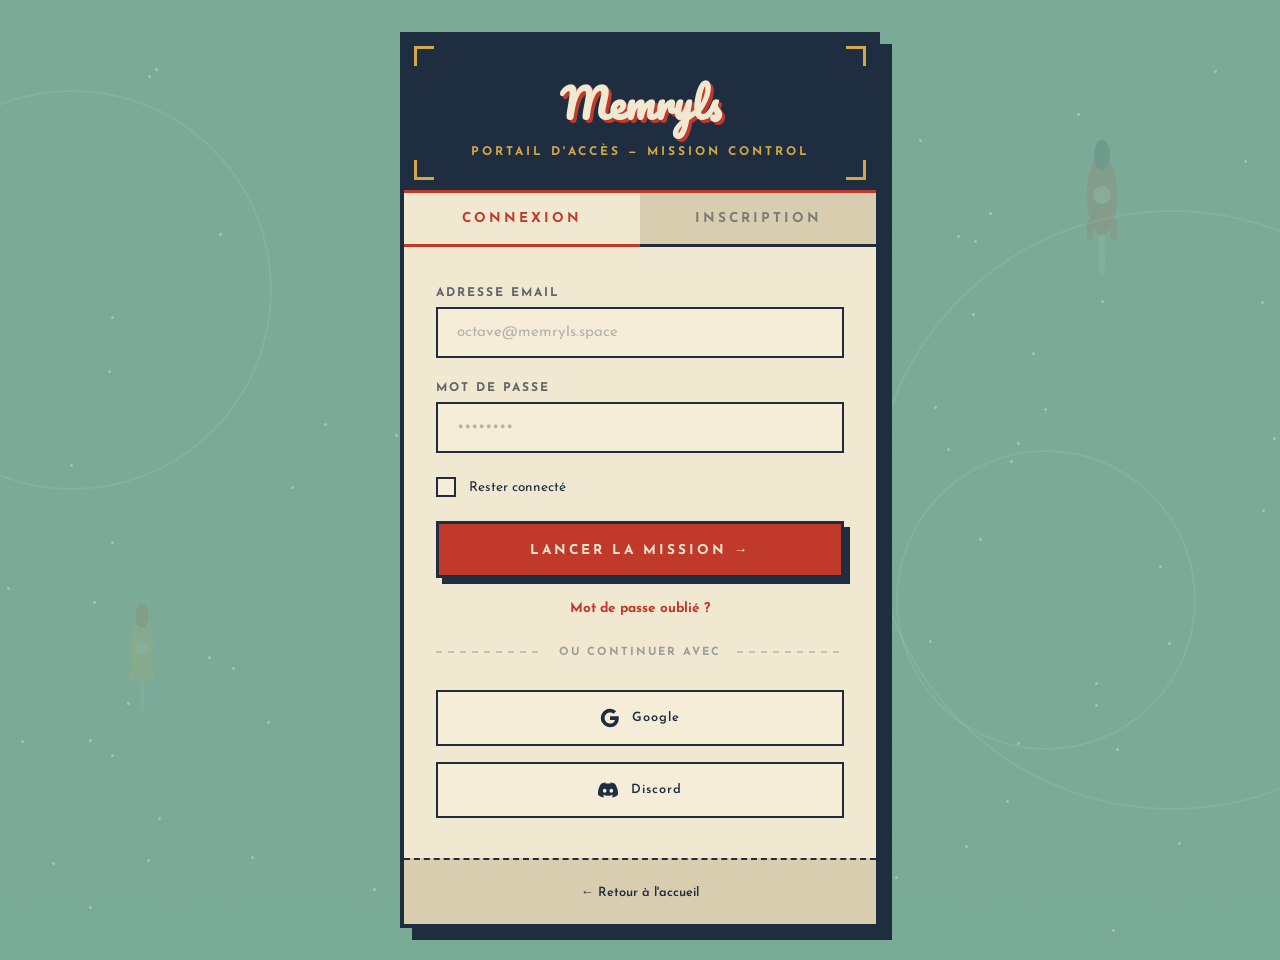
==== connexion.html @ 62af317a "initialize project" ====
<!DOCTYPE html>
<html lang="fr">

<head>
    <meta charset="UTF-8">
    <meta name="viewport" content="width=device-width, initial-scale=1.0">
    <title>Connexion — Memryls</title>
    <link rel="preconnect" href="https://fonts.googleapis.com">
    <link rel="preconnect" href="https://fonts.gstatic.com" crossorigin>
    <link
        href="https://fonts.googleapis.com/css2?family=Pacifico&family=Playfair+Display:ital,wght@0,400;0,700;0,900;1,400;1,700&family=Josefin+Sans:wght@300;400;600;700&display=swap"
        rel="stylesheet">
    <link rel="stylesheet" href="./styles/auth.css">
</head>

<body>
    <div class="bg-circle" style="width:400px;height:400px;top:10%;left:-10%;"></div>
    <div class="bg-circle" style="width:600px;height:600px;bottom:10%;right:-15%;"></div>
    <div class="bg-circle" style="width:300px;height:300px;top:50%;left:70%;"></div>
    <div class="bg-stars" id="bg-stars"></div>

    <svg class="bg-rocket" style="width:100px;top:15%;right:10%;animation:float-drift 6s ease-in-out infinite;"
        viewBox="0 0 100 150" xmlns="http://www.w3.org/2000/svg">
        <ellipse cx="50" cy="60" rx="15" ry="40" fill="#c0392b" />
        <ellipse cx="50" cy="20" rx="8" ry="15" fill="#1e2d40" />
        <rect x="35" y="85" width="6" height="20" rx="2" fill="#c0392b" />
        <rect x="59" y="85" width="6" height="20" rx="2" fill="#c0392b" />
        <ellipse cx="50" cy="60" rx="9" ry="9" fill="#f0e8d0" opacity="0.7" />
        <rect x="47" y="100" width="6" height="40" rx="3" fill="rgba(240,232,208,0.6)" />
    </svg>

    <svg class="bg-rocket" style="width:80px;bottom:20%;left:8%;animation:float-drift 8s ease-in-out infinite 2s;"
        viewBox="0 0 100 150" xmlns="http://www.w3.org/2000/svg">
        <ellipse cx="50" cy="60" rx="15" ry="40" fill="#d4a843" />
        <ellipse cx="50" cy="20" rx="8" ry="15" fill="#c0392b" />
        <rect x="35" y="85" width="6" height="20" rx="2" fill="#d4a843" />
        <rect x="59" y="85" width="6" height="20" rx="2" fill="#d4a843" />
        <ellipse cx="50" cy="60" rx="9" ry="9" fill="#f0e8d0" opacity="0.7" />
        <rect x="47" y="100" width="6" height="40" rx="3" fill="rgba(240,232,208,0.5)" />
    </svg>

    <div class="auth-container">
        <div class="auth-card">
            <div class="auth-header">
                <div class="corner tl"></div>
                <div class="corner tr"></div>
                <div class="corner bl"></div>
                <div class="corner br"></div>
                <h1 class="auth-logo">Memryls</h1>
                <p class="auth-tagline">Portail d'accès — Mission Control</p>
            </div>

            <div class="auth-tabs">
                <button class="auth-tab active" data-tab="login">Connexion</button>
                <button class="auth-tab" data-tab="signup">Inscription</button>
            </div>

            <div class="auth-body">
                <form class="auth-form active" id="login-form">
                    <div class="form-group">
                        <label class="form-label" for="login-email">Adresse Email</label>
                        <input type="email" class="form-input" id="login-email" placeholder="octave@memryls.space"
                            required>
                    </div>

                    <div class="form-group">
                        <label class="form-label" for="login-password">Mot de passe</label>
                        <input type="password" class="form-input" id="login-password" placeholder="••••••••" required>
                    </div>

                    <div class="form-checkbox-group">
                        <input type="checkbox" class="form-checkbox" id="remember-me">
                        <label class="form-checkbox-label" for="remember-me">
                            Rester connecté
                        </label>
                    </div>

                    <button type="submit" class="btn btn-primary">
                        Lancer la mission →
                    </button>

                    <p class="form-link">
                        <a href="#forgot">Mot de passe oublié ?</a>
                    </p>

                    <div class="divider">
                        <div class="divider-line"></div>
                        <span class="divider-text">Ou continuer avec</span>
                        <div class="divider-line"></div>
                    </div>

                    <div class="social-buttons">
                        <button type="button" class="btn-social" id="google-login">
                            <svg viewBox="0 0 24 24" fill="currentColor">
                                <path
                                    d="M22.56 12.25c0-.78-.07-1.53-.2-2.25H12v4.26h5.92c-.26 1.37-1.04 2.53-2.21 3.31v2.77h3.57c2.08-1.92 3.28-4.74 3.28-8.09z" />
                                <path
                                    d="M12 23c2.97 0 5.46-.98 7.28-2.66l-3.57-2.77c-.98.66-2.23 1.06-3.71 1.06-2.86 0-5.29-1.93-6.16-4.53H2.18v2.84C3.99 20.53 7.7 23 12 23z" />
                                <path
                                    d="M5.84 14.09c-.22-.66-.35-1.36-.35-2.09s.13-1.43.35-2.09V7.07H2.18C1.43 8.55 1 10.22 1 12s.43 3.45 1.18 4.93l2.85-2.22.81-.62z" />
                                <path
                                    d="M12 5.38c1.62 0 3.06.56 4.21 1.64l3.15-3.15C17.45 2.09 14.97 1 12 1 7.7 1 3.99 3.47 2.18 7.07l3.66 2.84c.87-2.6 3.3-4.53 6.16-4.53z" />
                            </svg>
                            Google
                        </button>
                        <button type="button" class="btn-social" id="discord-login">
                            <svg viewBox="0 0 24 24" fill="currentColor">
                                <path
                                    d="M20.317 4.492c-1.53-.69-3.17-1.2-4.885-1.49a.075.075 0 0 0-.079.036c-.21.369-.444.85-.608 1.23a18.566 18.566 0 0 0-5.487 0 12.36 12.36 0 0 0-.617-1.23A.077.077 0 0 0 8.562 3c-1.714.29-3.354.8-4.885 1.491a.07.07 0 0 0-.032.027C.533 9.093-.32 13.555.099 17.961a.08.08 0 0 0 .031.055 20.03 20.03 0 0 0 5.993 2.98.078.078 0 0 0 .084-.026c.462-.62.874-1.275 1.226-1.963.021-.04.001-.088-.041-.104a13.201 13.201 0 0 1-1.872-.878.075.075 0 0 1-.008-.125c.126-.093.252-.19.372-.287a.075.075 0 0 1 .078-.01c3.927 1.764 8.18 1.764 12.061 0a.075.075 0 0 1 .079.009c.12.098.245.195.372.288a.075.075 0 0 1-.006.125c-.598.344-1.22.635-1.873.877a.075.075 0 0 0-.041.105c.36.687.772 1.341 1.225 1.962a.077.077 0 0 0 .084.028 19.963 19.963 0 0 0 6.002-2.981.076.076 0 0 0 .032-.054c.5-5.094-.838-9.52-3.549-13.442a.06.06 0 0 0-.031-.028zM8.02 15.278c-1.182 0-2.157-1.069-2.157-2.38 0-1.312.956-2.38 2.157-2.38 1.21 0 2.176 1.077 2.157 2.38 0 1.312-.956 2.38-2.157 2.38zm7.975 0c-1.183 0-2.157-1.069-2.157-2.38 0-1.312.955-2.38 2.157-2.38 1.21 0 2.176 1.077 2.157 2.38 0 1.312-.946 2.38-2.157 2.38z" />
                            </svg>
                            Discord
                        </button>
                    </div>
                </form>

                <form class="auth-form" id="signup-form">
                    <div class="form-group">
                        <label class="form-label" for="signup-username">Nom d'utilisateur</label>
                        <input type="text" class="form-input" id="signup-username" placeholder="Octave_Pilot" required>
                    </div>

                    <div class="form-group">
                        <label class="form-label" for="signup-email">Adresse Email</label>
                        <input type="email" class="form-input" id="signup-email" placeholder="octave@memryls.space"
                            required>
                    </div>

                    <div class="form-group">
                        <label class="form-label" for="signup-password">Mot de passe</label>
                        <input type="password" class="form-input" id="signup-password" placeholder="••••••••" required>
                        <div class="password-strength" id="password-strength">
                            <div class="password-strength-bar"></div>
                        </div>
                    </div>

                    <div class="form-group">
                        <label class="form-label" for="signup-password-confirm">Confirmer le mot de passe</label>
                        <input type="password" class="form-input" id="signup-password-confirm" placeholder="••••••••"
                            required>
                    </div>

                    <div class="form-checkbox-group">
                        <input type="checkbox" class="form-checkbox" id="accept-terms" required>
                        <label class="form-checkbox-label" for="accept-terms">
                            J'accepte les <a href="#terms" style="color: var(--rust); font-weight: 700;">conditions
                                d'utilisation</a>
                        </label>
                    </div>

                    <button type="submit" class="btn btn-primary">
                        Rejoindre la mission →
                    </button>

                    <div class="divider">
                        <div class="divider-line"></div>
                        <span class="divider-text">Ou s'inscrire avec</span>
                        <div class="divider-line"></div>
                    </div>

                    <div class="social-buttons">
                        <button type="button" class="btn-social" id="google-signup">
                            <svg viewBox="0 0 24 24" fill="currentColor">
                                <path
                                    d="M22.56 12.25c0-.78-.07-1.53-.2-2.25H12v4.26h5.92c-.26 1.37-1.04 2.53-2.21 3.31v2.77h3.57c2.08-1.92 3.28-4.74 3.28-8.09z" />
                                <path
                                    d="M12 23c2.97 0 5.46-.98 7.28-2.66l-3.57-2.77c-.98.66-2.23 1.06-3.71 1.06-2.86 0-5.29-1.93-6.16-4.53H2.18v2.84C3.99 20.53 7.7 23 12 23z" />
                                <path
                                    d="M5.84 14.09c-.22-.66-.35-1.36-.35-2.09s.13-1.43.35-2.09V7.07H2.18C1.43 8.55 1 10.22 1 12s.43 3.45 1.18 4.93l2.85-2.22.81-.62z" />
                                <path
                                    d="M12 5.38c1.62 0 3.06.56 4.21 1.64l3.15-3.15C17.45 2.09 14.97 1 12 1 7.7 1 3.99 3.47 2.18 7.07l3.66 2.84c.87-2.6 3.3-4.53 6.16-4.53z" />
                            </svg>
                            Google
                        </button>
                        <button type="button" class="btn-social" id="discord-signup">
                            <svg viewBox="0 0 24 24" fill="currentColor">
                                <path
                                    d="M20.317 4.492c-1.53-.69-3.17-1.2-4.885-1.49a.075.075 0 0 0-.079.036c-.21.369-.444.85-.608 1.23a18.566 18.566 0 0 0-5.487 0 12.36 12.36 0 0 0-.617-1.23A.077.077 0 0 0 8.562 3c-1.714.29-3.354.8-4.885 1.491a.07.07 0 0 0-.032.027C.533 9.093-.32 13.555.099 17.961a.08.08 0 0 0 .031.055 20.03 20.03 0 0 0 5.993 2.98.078.078 0 0 0 .084-.026c.462-.62.874-1.275 1.226-1.963.021-.04.001-.088-.041-.104a13.201 13.201 0 0 1-1.872-.878.075.075 0 0 1-.008-.125c.126-.093.252-.19.372-.287a.075.075 0 0 1 .078-.01c3.927 1.764 8.18 1.764 12.061 0a.075.075 0 0 1 .079.009c.12.098.245.195.372.288a.075.075 0 0 1-.006.125c-.598.344-1.22.635-1.873.877a.075.075 0 0 0-.041.105c.36.687.772 1.341 1.225 1.962a.077.077 0 0 0 .084.028 19.963 19.963 0 0 0 6.002-2.981.076.076 0 0 0 .032-.054c.5-5.094-.838-9.52-3.549-13.442a.06.06 0 0 0-.031-.028zM8.02 15.278c-1.182 0-2.157-1.069-2.157-2.38 0-1.312.956-2.38 2.157-2.38 1.21 0 2.176 1.077 2.157 2.38 0 1.312-.956 2.38-2.157 2.38zm7.975 0c-1.183 0-2.157-1.069-2.157-2.38 0-1.312.955-2.38 2.157-2.38 1.21 0 2.176 1.077 2.157 2.38 0 1.312-.946 2.38-2.157 2.38z" />
                            </svg>
                            Discord
                        </button>
                    </div>
                </form>
            </div>

            <div class="auth-footer">
                <a href="/" class="auth-footer-link">
                    ← Retour à l'accueil
                </a>
            </div>
        </div>
    </div>
    <script src="./scripts/auth.js"></script>
</body>

</html>
---- styles/auth.css ----
:root {
    --sage: #7aab97;
    --sage-dark: #5a8a78;
    --sage-light: #a8c9bc;
    --cream: #f0e8d0;
    --cream-dark: #d9cdb0;
    --navy: #1e2d40;
    --navy-light: #2e4560;
    --rust: #c0392b;
    --rust-light: #e05040;
    --gold: #d4a843;
    --gold-light: #e8c060;
    --parchment: #f5edd8;
    --ink: #1e2d40;
}

* {
    margin: 0;
    padding: 0;
    box-sizing: border-box;
}

html {
    scroll-behavior: smooth;
}

body {
    font-family: 'Josefin Sans', sans-serif;
    background: var(--sage);
    color: var(--navy);
    overflow-x: hidden;
    min-height: 100vh;
    display: flex;
    align-items: center;
    justify-content: center;
    position: relative;
}

/* Grain texture overlay */
body::before {
    content: '';
    position: fixed;
    inset: 0;
    z-index: 1;
    pointer-events: none;
    opacity: 0.04;
    background-image: url("data:image/svg+xml,%3Csvg viewBox='0 0 200 200' xmlns='http://www.w3.org/2000/svg'%3E%3Cfilter id='n'%3E%3CfeTurbulence type='fractalNoise' baseFrequency='0.65' numOctaves='3' stitchTiles='stitch'/%3E%3C/filter%3E%3Crect width='100%25' height='100%25' filter='url(%23n)'/%3E%3C/svg%3E");
    background-size: 200px;
}

.bg-circle {
    position: fixed;
    border-radius: 50%;
    border: 2px solid rgba(255, 255, 255, 0.08);
    pointer-events: none;
    z-index: 2;
}

.bg-stars {
    position: fixed;
    width: 100%;
    height: 100%;
    z-index: 2;
    pointer-events: none;
}

.dot {
    position: absolute;
    width: 3px;
    height: 3px;
    background: var(--cream);
    border-radius: 50%;
    opacity: 0.4;
}

/* Floating rockets */
.bg-rocket {
    position: fixed;
    pointer-events: none;
    opacity: 0.12;
    z-index: 2;
}

@keyframes float-drift {

    0%,
    100% {
        transform: translateY(0) rotate(0deg);
    }

    50% {
        transform: translateY(-20px) rotate(3deg);
    }
}

/* ============ CONTAINER ============ */
.auth-container {
    position: relative;
    z-index: 10;
    width: 100%;
    max-width: 480px;
    margin: 2rem;
}

.auth-card {
    background: var(--cream);
    border: 4px solid var(--navy);
    box-shadow: 12px 12px 0 var(--navy);
    position: relative;
    overflow: hidden;
}

/* Header bar */
.auth-header {
    background: var(--navy);
    padding: 2rem;
    text-align: center;
    border-bottom: 3px solid var(--rust);
    position: relative;
}

.auth-logo {
    font-family: 'Pacifico', cursive;
    font-size: 2.5rem;
    color: var(--cream);
    text-shadow: 3px 3px 0 var(--rust);
    margin-bottom: 0.5rem;
}

.auth-tagline {
    font-size: 0.75rem;
    font-weight: 700;
    letter-spacing: 3px;
    text-transform: uppercase;
    color: var(--gold);
}

/* Decorative corners */
.corner {
    position: absolute;
    width: 20px;
    height: 20px;
    border-color: var(--gold);
    border-style: solid;
}

.corner.tl {
    top: 10px;
    left: 10px;
    border-width: 3px 0 0 3px;
}

.corner.tr {
    top: 10px;
    right: 10px;
    border-width: 3px 3px 0 0;
}

.corner.bl {
    bottom: 10px;
    left: 10px;
    border-width: 0 0 3px 3px;
}

.corner.br {
    bottom: 10px;
    right: 10px;
    border-width: 0 3px 3px 0;
}

/* Tabs */
.auth-tabs {
    display: flex;
    background: var(--cream-dark);
    border-bottom: 3px solid var(--navy);
}

.auth-tab {
    flex: 1;
    padding: 1.2rem;
    font-family: 'Josefin Sans', sans-serif;
    font-size: 0.85rem;
    font-weight: 700;
    letter-spacing: 3px;
    text-transform: uppercase;
    text-align: center;
    background: transparent;
    border: none;
    color: var(--navy);
    opacity: 0.5;
    cursor: pointer;
    transition: all 0.2s;
    position: relative;
}

.auth-tab:hover {
    opacity: 0.8;
}

.auth-tab.active {
    background: var(--cream);
    opacity: 1;
    color: var(--rust);
}

.auth-tab.active::after {
    content: '';
    position: absolute;
    bottom: -3px;
    left: 0;
    right: 0;
    height: 3px;
    background: var(--rust);
}

/* Body */
.auth-body {
    padding: 2.5rem 2rem;
}

.auth-form {
    display: none;
}

.auth-form.active {
    display: block;
    animation: fadeIn 0.4s ease-out;
}

@keyframes fadeIn {
    from {
        opacity: 0;
        transform: translateY(10px);
    }

    to {
        opacity: 1;
        transform: translateY(0);
    }
}

/* Form elements */
.form-group {
    margin-bottom: 1.5rem;
}

.form-label {
    display: block;
    font-size: 0.75rem;
    font-weight: 700;
    letter-spacing: 2px;
    text-transform: uppercase;
    color: var(--navy);
    margin-bottom: 0.5rem;
    opacity: 0.7;
}

.form-input {
    width: 100%;
    padding: 1rem 1.2rem;
    font-family: 'Josefin Sans', sans-serif;
    font-size: 0.95rem;
    background: var(--parchment);
    border: 2px solid var(--navy);
    color: var(--navy);
    transition: all 0.2s;
}

.form-input:focus {
    outline: none;
    border-color: var(--rust);
    box-shadow: 4px 4px 0 rgba(192, 57, 43, 0.2);
    transform: translate(-2px, -2px);
}

.form-input::placeholder {
    color: var(--navy);
    opacity: 0.3;
}

/* Checkbox */
.form-checkbox-group {
    display: flex;
    align-items: center;
    gap: 0.8rem;
    margin-bottom: 1.5rem;
}

.form-checkbox {
    width: 20px;
    height: 20px;
    border: 2px solid var(--navy);
    background: var(--parchment);
    cursor: pointer;
    appearance: none;
    position: relative;
    transition: all 0.2s;
}

.form-checkbox:checked {
    background: var(--rust);
    border-color: var(--rust);
}

.form-checkbox:checked::after {
    content: '✓';
    position: absolute;
    top: 50%;
    left: 50%;
    transform: translate(-50%, -50%);
    color: var(--cream);
    font-weight: bold;
    font-size: 14px;
}

.form-checkbox-label {
    font-size: 0.85rem;
    color: var(--navy);
    cursor: pointer;
    user-select: none;
}

/* Button */
.btn {
    width: 100%;
    padding: 1.1rem 2rem;
    font-family: 'Josefin Sans', sans-serif;
    font-size: 0.85rem;
    font-weight: 700;
    letter-spacing: 3px;
    text-transform: uppercase;
    border: none;
    cursor: pointer;
    transition: all 0.2s;
    position: relative;
    overflow: hidden;
}

.btn-primary {
    background: var(--rust);
    color: var(--cream);
    border: 3px solid var(--navy);
    box-shadow: 6px 6px 0 var(--navy);
}

.btn-primary:hover {
    transform: translate(-2px, -2px);
    box-shadow: 8px 8px 0 var(--navy);
}

.btn-primary:active {
    transform: translate(2px, 2px);
    box-shadow: 3px 3px 0 var(--navy);
}

.btn-secondary {
    background: transparent;
    color: var(--navy);
    border: 3px solid var(--navy);
    box-shadow: 6px 6px 0 rgba(30, 45, 64, 0.2);
}

.btn-secondary:hover {
    background: var(--navy);
    color: var(--cream);
    transform: translate(-2px, -2px);
    box-shadow: 8px 8px 0 rgba(30, 45, 64, 0.2);
}

/* Divider */
.divider {
    display: flex;
    align-items: center;
    gap: 1rem;
    margin: 2rem 0;
}

.divider-line {
    flex: 1;
    height: 2px;
    background: repeating-linear-gradient(90deg,
            var(--navy) 0, var(--navy) 6px,
            transparent 6px, transparent 12px);
    opacity: 0.2;
}

.divider-text {
    font-size: 0.7rem;
    font-weight: 700;
    letter-spacing: 2px;
    text-transform: uppercase;
    color: var(--navy);
    opacity: 0.4;
}

/* Social buttons */
.social-buttons {
    display: flex;
    flex-direction: column;
    gap: 1rem;
}

.btn-social {
    display: flex;
    align-items: center;
    justify-content: center;
    gap: 0.8rem;
    padding: 1rem;
    font-family: 'Josefin Sans', sans-serif;
    font-size: 0.8rem;
    font-weight: 600;
    letter-spacing: 1px;
    background: var(--parchment);
    color: var(--navy);
    border: 2px solid var(--navy);
    cursor: pointer;
    transition: all 0.2s;
}

.btn-social:hover {
    background: var(--navy);
    color: var(--cream);
    transform: translate(-2px, -2px);
    box-shadow: 4px 4px 0 rgba(30, 45, 64, 0.2);
}

.btn-social svg {
    width: 20px;
    height: 20px;
}

/* Links */
.form-link {
    display: block;
    text-align: center;
    margin-top: 1.5rem;
    font-size: 0.85rem;
    color: var(--navy);
}

.form-link a {
    color: var(--rust);
    text-decoration: none;
    font-weight: 700;
    border-bottom: 2px solid transparent;
    transition: border-color 0.2s;
}

.form-link a:hover {
    border-bottom-color: var(--rust);
}

/* Footer */
.auth-footer {
    padding: 1.5rem 2rem;
    background: var(--cream-dark);
    border-top: 2px dashed var(--navy);
    text-align: center;
}

.auth-footer-link {
    font-size: 0.8rem;
    color: var(--navy);
    text-decoration: none;
    font-weight: 600;
    transition: color 0.2s;
    display: inline-flex;
    align-items: center;
    gap: 0.5rem;
}

.auth-footer-link:hover {
    color: var(--rust);
}

/* Alert messages */
.alert {
    padding: 1rem 1.2rem;
    margin-bottom: 1.5rem;
    border: 2px solid;
    font-size: 0.85rem;
    line-height: 1.6;
}

.alert-success {
    background: rgba(122, 171, 151, 0.15);
    border-color: var(--sage);
    color: var(--sage-dark);
}

.alert-error {
    background: rgba(192, 57, 43, 0.15);
    border-color: var(--rust);
    color: var(--rust);
}

/* Password strength */
.password-strength {
    margin-top: 0.5rem;
    height: 4px;
    background: var(--cream-dark);
    border-radius: 2px;
    overflow: hidden;
    display: none;
}

.password-strength.show {
    display: block;
}

.password-strength-bar {
    height: 100%;
    background: var(--rust);
    width: 0%;
    transition: width 0.3s, background 0.3s;
}

.password-strength-bar.weak {
    width: 33%;
    background: var(--rust);
}

.password-strength-bar.medium {
    width: 66%;
    background: var(--gold);
}

.password-strength-bar.strong {
    width: 100%;
    background: var(--sage);
}

/* Responsive */
@media (max-width: 640px) {
    .auth-container {
        margin: 1rem;
    }

    .auth-body {
        padding: 2rem 1.5rem;
    }

    .auth-card {
        box-shadow: 8px 8px 0 var(--navy);
    }
}

/* Loading state */
.btn.loading {
    pointer-events: none;
    opacity: 0.6;
}

.btn.loading::after {
    content: '';
    position: absolute;
    width: 16px;
    height: 16px;
    top: 50%;
    left: 50%;
    margin-left: -8px;
    margin-top: -8px;
    border: 2px solid transparent;
    border-top-color: currentColor;
    border-radius: 50%;
    animation: spin 0.6s linear infinite;
}

@keyframes spin {
    to {
        transform: rotate(360deg);
    }
}
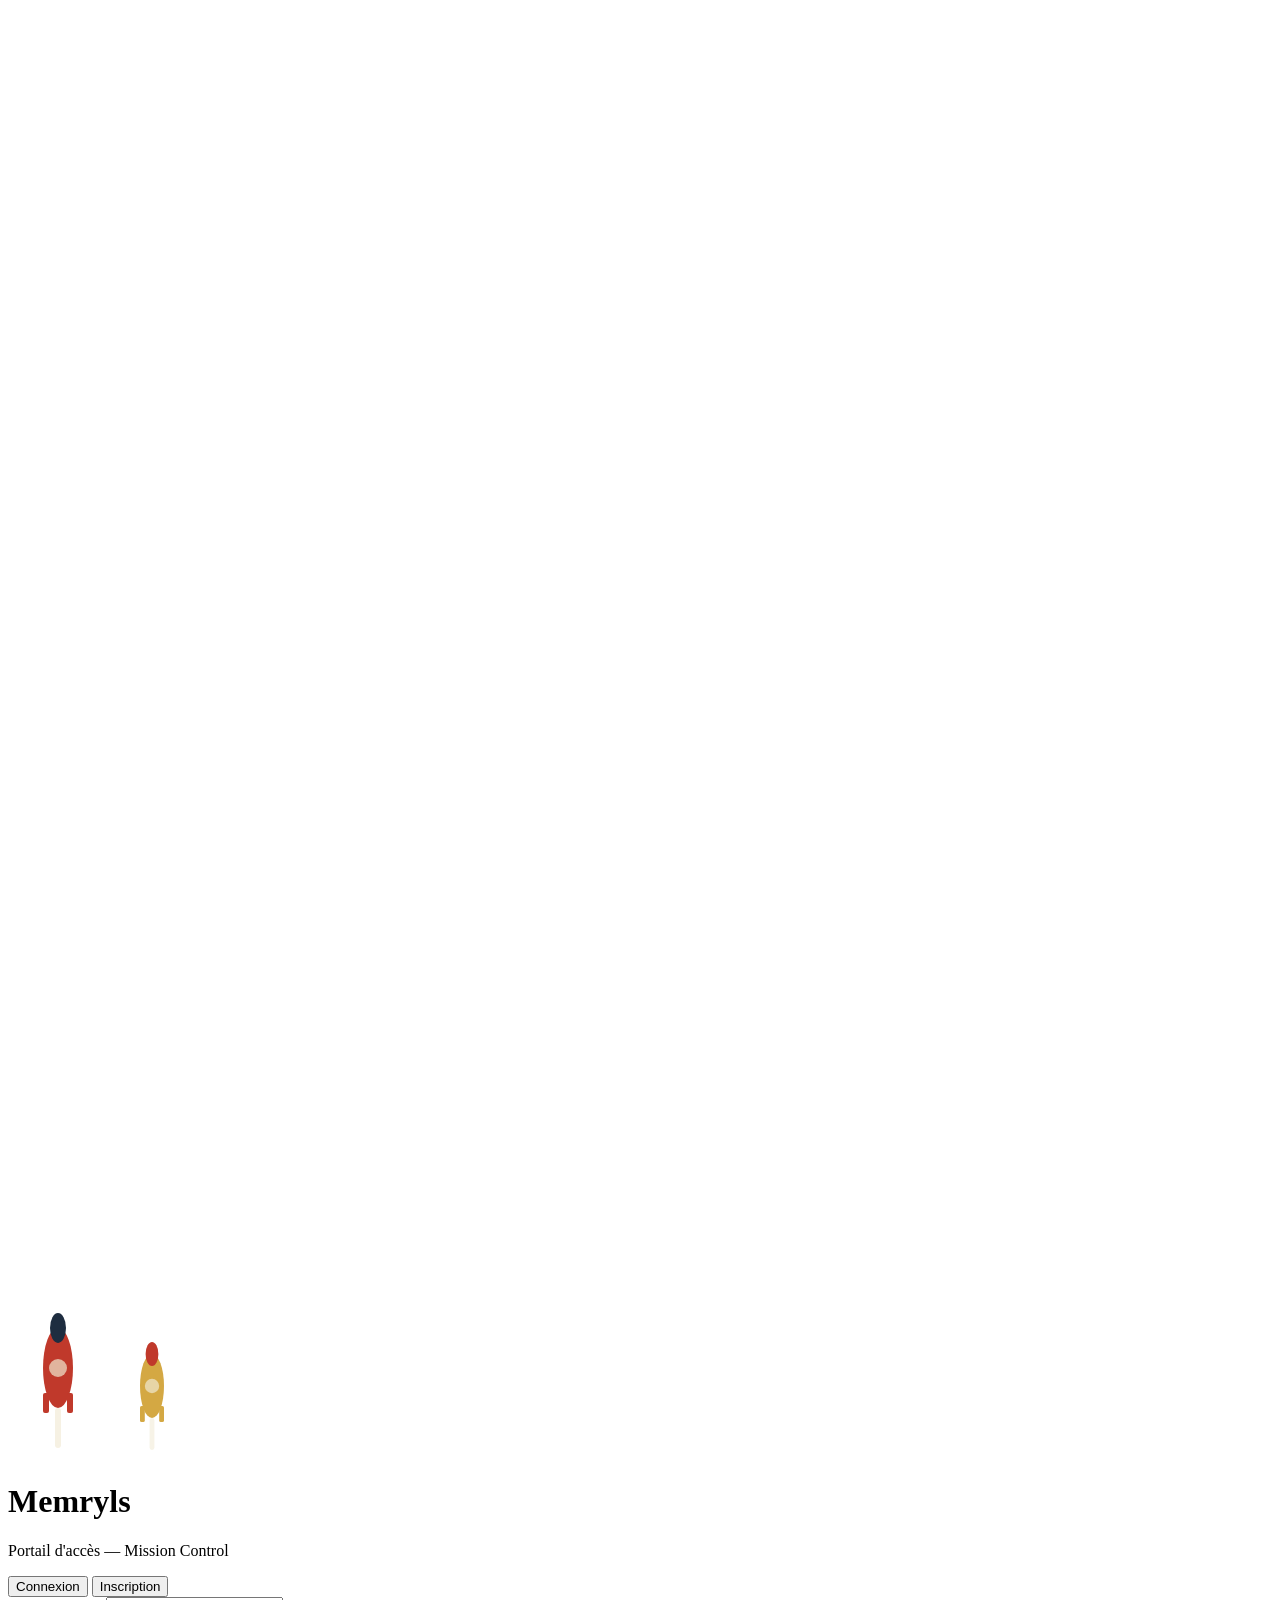
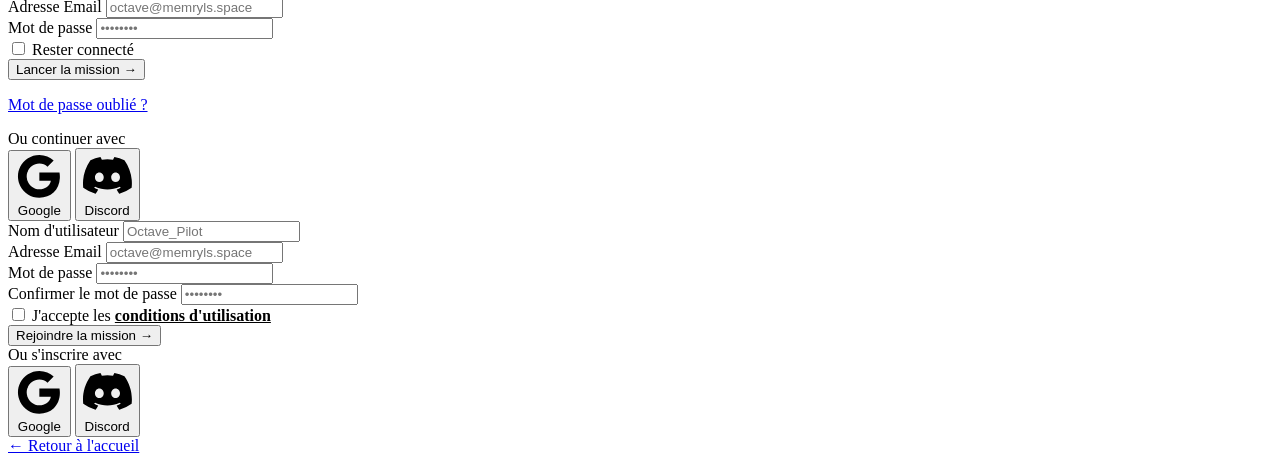
==== commit 920ced07: "config : base root url added" ====
--- a/connexion.html
+++ b/connexion.html
@@ -1,195 +1,292 @@
-<!DOCTYPE html>
+<!doctype html>
 <html lang="fr">
-
-<head>
-    <meta charset="UTF-8">
-    <meta name="viewport" content="width=device-width, initial-scale=1.0">
+  <head>
+    <meta charset="UTF-8" />
+    <meta name="viewport" content="width=device-width, initial-scale=1.0" />
     <title>Connexion — Memryls</title>
-    <link rel="preconnect" href="https://fonts.googleapis.com">
-    <link rel="preconnect" href="https://fonts.gstatic.com" crossorigin>
+    <base href="/landing-template/" />
+    <link rel="preconnect" href="https://fonts.googleapis.com" />
+    <link rel="preconnect" href="https://fonts.gstatic.com" crossorigin />
     <link
-        href="https://fonts.googleapis.com/css2?family=Pacifico&family=Playfair+Display:ital,wght@0,400;0,700;0,900;1,400;1,700&family=Josefin+Sans:wght@300;400;600;700&display=swap"
-        rel="stylesheet">
-    <link rel="stylesheet" href="./styles/auth.css">
-</head>
-
-<body>
-    <div class="bg-circle" style="width:400px;height:400px;top:10%;left:-10%;"></div>
-    <div class="bg-circle" style="width:600px;height:600px;bottom:10%;right:-15%;"></div>
-    <div class="bg-circle" style="width:300px;height:300px;top:50%;left:70%;"></div>
+      href="https://fonts.googleapis.com/css2?family=Pacifico&family=Playfair+Display:ital,wght@0,400;0,700;0,900;1,400;1,700&family=Josefin+Sans:wght@300;400;600;700&display=swap"
+      rel="stylesheet"
+    />
+    <link rel="stylesheet" href="./styles/auth.css" />
+  </head>
+
+  <body>
+    <div
+      class="bg-circle"
+      style="width: 400px; height: 400px; top: 10%; left: -10%"
+    ></div>
+    <div
+      class="bg-circle"
+      style="width: 600px; height: 600px; bottom: 10%; right: -15%"
+    ></div>
+    <div
+      class="bg-circle"
+      style="width: 300px; height: 300px; top: 50%; left: 70%"
+    ></div>
     <div class="bg-stars" id="bg-stars"></div>
 
-    <svg class="bg-rocket" style="width:100px;top:15%;right:10%;animation:float-drift 6s ease-in-out infinite;"
-        viewBox="0 0 100 150" xmlns="http://www.w3.org/2000/svg">
-        <ellipse cx="50" cy="60" rx="15" ry="40" fill="#c0392b" />
-        <ellipse cx="50" cy="20" rx="8" ry="15" fill="#1e2d40" />
-        <rect x="35" y="85" width="6" height="20" rx="2" fill="#c0392b" />
-        <rect x="59" y="85" width="6" height="20" rx="2" fill="#c0392b" />
-        <ellipse cx="50" cy="60" rx="9" ry="9" fill="#f0e8d0" opacity="0.7" />
-        <rect x="47" y="100" width="6" height="40" rx="3" fill="rgba(240,232,208,0.6)" />
+    <svg
+      class="bg-rocket"
+      style="
+        width: 100px;
+        top: 15%;
+        right: 10%;
+        animation: float-drift 6s ease-in-out infinite;
+      "
+      viewBox="0 0 100 150"
+      xmlns="http://www.w3.org/2000/svg"
+    >
+      <ellipse cx="50" cy="60" rx="15" ry="40" fill="#c0392b" />
+      <ellipse cx="50" cy="20" rx="8" ry="15" fill="#1e2d40" />
+      <rect x="35" y="85" width="6" height="20" rx="2" fill="#c0392b" />
+      <rect x="59" y="85" width="6" height="20" rx="2" fill="#c0392b" />
+      <ellipse cx="50" cy="60" rx="9" ry="9" fill="#f0e8d0" opacity="0.7" />
+      <rect
+        x="47"
+        y="100"
+        width="6"
+        height="40"
+        rx="3"
+        fill="rgba(240,232,208,0.6)"
+      />
     </svg>
 
-    <svg class="bg-rocket" style="width:80px;bottom:20%;left:8%;animation:float-drift 8s ease-in-out infinite 2s;"
-        viewBox="0 0 100 150" xmlns="http://www.w3.org/2000/svg">
-        <ellipse cx="50" cy="60" rx="15" ry="40" fill="#d4a843" />
-        <ellipse cx="50" cy="20" rx="8" ry="15" fill="#c0392b" />
-        <rect x="35" y="85" width="6" height="20" rx="2" fill="#d4a843" />
-        <rect x="59" y="85" width="6" height="20" rx="2" fill="#d4a843" />
-        <ellipse cx="50" cy="60" rx="9" ry="9" fill="#f0e8d0" opacity="0.7" />
-        <rect x="47" y="100" width="6" height="40" rx="3" fill="rgba(240,232,208,0.5)" />
+    <svg
+      class="bg-rocket"
+      style="
+        width: 80px;
+        bottom: 20%;
+        left: 8%;
+        animation: float-drift 8s ease-in-out infinite 2s;
+      "
+      viewBox="0 0 100 150"
+      xmlns="http://www.w3.org/2000/svg"
+    >
+      <ellipse cx="50" cy="60" rx="15" ry="40" fill="#d4a843" />
+      <ellipse cx="50" cy="20" rx="8" ry="15" fill="#c0392b" />
+      <rect x="35" y="85" width="6" height="20" rx="2" fill="#d4a843" />
+      <rect x="59" y="85" width="6" height="20" rx="2" fill="#d4a843" />
+      <ellipse cx="50" cy="60" rx="9" ry="9" fill="#f0e8d0" opacity="0.7" />
+      <rect
+        x="47"
+        y="100"
+        width="6"
+        height="40"
+        rx="3"
+        fill="rgba(240,232,208,0.5)"
+      />
     </svg>
 
     <div class="auth-container">
-        <div class="auth-card">
-            <div class="auth-header">
-                <div class="corner tl"></div>
-                <div class="corner tr"></div>
-                <div class="corner bl"></div>
-                <div class="corner br"></div>
-                <h1 class="auth-logo">Memryls</h1>
-                <p class="auth-tagline">Portail d'accès — Mission Control</p>
-            </div>
-
-            <div class="auth-tabs">
-                <button class="auth-tab active" data-tab="login">Connexion</button>
-                <button class="auth-tab" data-tab="signup">Inscription</button>
-            </div>
-
-            <div class="auth-body">
-                <form class="auth-form active" id="login-form">
-                    <div class="form-group">
-                        <label class="form-label" for="login-email">Adresse Email</label>
-                        <input type="email" class="form-input" id="login-email" placeholder="octave@memryls.space"
-                            required>
-                    </div>
-
-                    <div class="form-group">
-                        <label class="form-label" for="login-password">Mot de passe</label>
-                        <input type="password" class="form-input" id="login-password" placeholder="••••••••" required>
-                    </div>
-
-                    <div class="form-checkbox-group">
-                        <input type="checkbox" class="form-checkbox" id="remember-me">
-                        <label class="form-checkbox-label" for="remember-me">
-                            Rester connecté
-                        </label>
-                    </div>
-
-                    <button type="submit" class="btn btn-primary">
-                        Lancer la mission →
-                    </button>
-
-                    <p class="form-link">
-                        <a href="#forgot">Mot de passe oublié ?</a>
-                    </p>
-
-                    <div class="divider">
-                        <div class="divider-line"></div>
-                        <span class="divider-text">Ou continuer avec</span>
-                        <div class="divider-line"></div>
-                    </div>
-
-                    <div class="social-buttons">
-                        <button type="button" class="btn-social" id="google-login">
-                            <svg viewBox="0 0 24 24" fill="currentColor">
-                                <path
-                                    d="M22.56 12.25c0-.78-.07-1.53-.2-2.25H12v4.26h5.92c-.26 1.37-1.04 2.53-2.21 3.31v2.77h3.57c2.08-1.92 3.28-4.74 3.28-8.09z" />
-                                <path
-                                    d="M12 23c2.97 0 5.46-.98 7.28-2.66l-3.57-2.77c-.98.66-2.23 1.06-3.71 1.06-2.86 0-5.29-1.93-6.16-4.53H2.18v2.84C3.99 20.53 7.7 23 12 23z" />
-                                <path
-                                    d="M5.84 14.09c-.22-.66-.35-1.36-.35-2.09s.13-1.43.35-2.09V7.07H2.18C1.43 8.55 1 10.22 1 12s.43 3.45 1.18 4.93l2.85-2.22.81-.62z" />
-                                <path
-                                    d="M12 5.38c1.62 0 3.06.56 4.21 1.64l3.15-3.15C17.45 2.09 14.97 1 12 1 7.7 1 3.99 3.47 2.18 7.07l3.66 2.84c.87-2.6 3.3-4.53 6.16-4.53z" />
-                            </svg>
-                            Google
-                        </button>
-                        <button type="button" class="btn-social" id="discord-login">
-                            <svg viewBox="0 0 24 24" fill="currentColor">
-                                <path
-                                    d="M20.317 4.492c-1.53-.69-3.17-1.2-4.885-1.49a.075.075 0 0 0-.079.036c-.21.369-.444.85-.608 1.23a18.566 18.566 0 0 0-5.487 0 12.36 12.36 0 0 0-.617-1.23A.077.077 0 0 0 8.562 3c-1.714.29-3.354.8-4.885 1.491a.07.07 0 0 0-.032.027C.533 9.093-.32 13.555.099 17.961a.08.08 0 0 0 .031.055 20.03 20.03 0 0 0 5.993 2.98.078.078 0 0 0 .084-.026c.462-.62.874-1.275 1.226-1.963.021-.04.001-.088-.041-.104a13.201 13.201 0 0 1-1.872-.878.075.075 0 0 1-.008-.125c.126-.093.252-.19.372-.287a.075.075 0 0 1 .078-.01c3.927 1.764 8.18 1.764 12.061 0a.075.075 0 0 1 .079.009c.12.098.245.195.372.288a.075.075 0 0 1-.006.125c-.598.344-1.22.635-1.873.877a.075.075 0 0 0-.041.105c.36.687.772 1.341 1.225 1.962a.077.077 0 0 0 .084.028 19.963 19.963 0 0 0 6.002-2.981.076.076 0 0 0 .032-.054c.5-5.094-.838-9.52-3.549-13.442a.06.06 0 0 0-.031-.028zM8.02 15.278c-1.182 0-2.157-1.069-2.157-2.38 0-1.312.956-2.38 2.157-2.38 1.21 0 2.176 1.077 2.157 2.38 0 1.312-.956 2.38-2.157 2.38zm7.975 0c-1.183 0-2.157-1.069-2.157-2.38 0-1.312.955-2.38 2.157-2.38 1.21 0 2.176 1.077 2.157 2.38 0 1.312-.946 2.38-2.157 2.38z" />
-                            </svg>
-                            Discord
-                        </button>
-                    </div>
-                </form>
-
-                <form class="auth-form" id="signup-form">
-                    <div class="form-group">
-                        <label class="form-label" for="signup-username">Nom d'utilisateur</label>
-                        <input type="text" class="form-input" id="signup-username" placeholder="Octave_Pilot" required>
-                    </div>
-
-                    <div class="form-group">
-                        <label class="form-label" for="signup-email">Adresse Email</label>
-                        <input type="email" class="form-input" id="signup-email" placeholder="octave@memryls.space"
-                            required>
-                    </div>
-
-                    <div class="form-group">
-                        <label class="form-label" for="signup-password">Mot de passe</label>
-                        <input type="password" class="form-input" id="signup-password" placeholder="••••••••" required>
-                        <div class="password-strength" id="password-strength">
-                            <div class="password-strength-bar"></div>
-                        </div>
-                    </div>
-
-                    <div class="form-group">
-                        <label class="form-label" for="signup-password-confirm">Confirmer le mot de passe</label>
-                        <input type="password" class="form-input" id="signup-password-confirm" placeholder="••••••••"
-                            required>
-                    </div>
-
-                    <div class="form-checkbox-group">
-                        <input type="checkbox" class="form-checkbox" id="accept-terms" required>
-                        <label class="form-checkbox-label" for="accept-terms">
-                            J'accepte les <a href="#terms" style="color: var(--rust); font-weight: 700;">conditions
-                                d'utilisation</a>
-                        </label>
-                    </div>
-
-                    <button type="submit" class="btn btn-primary">
-                        Rejoindre la mission →
-                    </button>
-
-                    <div class="divider">
-                        <div class="divider-line"></div>
-                        <span class="divider-text">Ou s'inscrire avec</span>
-                        <div class="divider-line"></div>
-                    </div>
-
-                    <div class="social-buttons">
-                        <button type="button" class="btn-social" id="google-signup">
-                            <svg viewBox="0 0 24 24" fill="currentColor">
-                                <path
-                                    d="M22.56 12.25c0-.78-.07-1.53-.2-2.25H12v4.26h5.92c-.26 1.37-1.04 2.53-2.21 3.31v2.77h3.57c2.08-1.92 3.28-4.74 3.28-8.09z" />
-                                <path
-                                    d="M12 23c2.97 0 5.46-.98 7.28-2.66l-3.57-2.77c-.98.66-2.23 1.06-3.71 1.06-2.86 0-5.29-1.93-6.16-4.53H2.18v2.84C3.99 20.53 7.7 23 12 23z" />
-                                <path
-                                    d="M5.84 14.09c-.22-.66-.35-1.36-.35-2.09s.13-1.43.35-2.09V7.07H2.18C1.43 8.55 1 10.22 1 12s.43 3.45 1.18 4.93l2.85-2.22.81-.62z" />
-                                <path
-                                    d="M12 5.38c1.62 0 3.06.56 4.21 1.64l3.15-3.15C17.45 2.09 14.97 1 12 1 7.7 1 3.99 3.47 2.18 7.07l3.66 2.84c.87-2.6 3.3-4.53 6.16-4.53z" />
-                            </svg>
-                            Google
-                        </button>
-                        <button type="button" class="btn-social" id="discord-signup">
-                            <svg viewBox="0 0 24 24" fill="currentColor">
-                                <path
-                                    d="M20.317 4.492c-1.53-.69-3.17-1.2-4.885-1.49a.075.075 0 0 0-.079.036c-.21.369-.444.85-.608 1.23a18.566 18.566 0 0 0-5.487 0 12.36 12.36 0 0 0-.617-1.23A.077.077 0 0 0 8.562 3c-1.714.29-3.354.8-4.885 1.491a.07.07 0 0 0-.032.027C.533 9.093-.32 13.555.099 17.961a.08.08 0 0 0 .031.055 20.03 20.03 0 0 0 5.993 2.98.078.078 0 0 0 .084-.026c.462-.62.874-1.275 1.226-1.963.021-.04.001-.088-.041-.104a13.201 13.201 0 0 1-1.872-.878.075.075 0 0 1-.008-.125c.126-.093.252-.19.372-.287a.075.075 0 0 1 .078-.01c3.927 1.764 8.18 1.764 12.061 0a.075.075 0 0 1 .079.009c.12.098.245.195.372.288a.075.075 0 0 1-.006.125c-.598.344-1.22.635-1.873.877a.075.075 0 0 0-.041.105c.36.687.772 1.341 1.225 1.962a.077.077 0 0 0 .084.028 19.963 19.963 0 0 0 6.002-2.981.076.076 0 0 0 .032-.054c.5-5.094-.838-9.52-3.549-13.442a.06.06 0 0 0-.031-.028zM8.02 15.278c-1.182 0-2.157-1.069-2.157-2.38 0-1.312.956-2.38 2.157-2.38 1.21 0 2.176 1.077 2.157 2.38 0 1.312-.956 2.38-2.157 2.38zm7.975 0c-1.183 0-2.157-1.069-2.157-2.38 0-1.312.955-2.38 2.157-2.38 1.21 0 2.176 1.077 2.157 2.38 0 1.312-.946 2.38-2.157 2.38z" />
-                            </svg>
-                            Discord
-                        </button>
-                    </div>
-                </form>
-            </div>
-
-            <div class="auth-footer">
-                <a href="/" class="auth-footer-link">
-                    ← Retour à l'accueil
-                </a>
-            </div>
-        </div>
+      <div class="auth-card">
+        <div class="auth-header">
+          <div class="corner tl"></div>
+          <div class="corner tr"></div>
+          <div class="corner bl"></div>
+          <div class="corner br"></div>
+          <h1 class="auth-logo">Memryls</h1>
+          <p class="auth-tagline">Portail d'accès — Mission Control</p>
+        </div>
+
+        <div class="auth-tabs">
+          <button class="auth-tab active" data-tab="login">Connexion</button>
+          <button class="auth-tab" data-tab="signup">Inscription</button>
+        </div>
+
+        <div class="auth-body">
+          <form class="auth-form active" id="login-form">
+            <div class="form-group">
+              <label class="form-label" for="login-email">Adresse Email</label>
+              <input
+                type="email"
+                class="form-input"
+                id="login-email"
+                placeholder="octave@memryls.space"
+                required
+              />
+            </div>
+
+            <div class="form-group">
+              <label class="form-label" for="login-password"
+                >Mot de passe</label
+              >
+              <input
+                type="password"
+                class="form-input"
+                id="login-password"
+                placeholder="••••••••"
+                required
+              />
+            </div>
+
+            <div class="form-checkbox-group">
+              <input type="checkbox" class="form-checkbox" id="remember-me" />
+              <label class="form-checkbox-label" for="remember-me">
+                Rester connecté
+              </label>
+            </div>
+
+            <button type="submit" class="btn btn-primary">
+              Lancer la mission →
+            </button>
+
+            <p class="form-link">
+              <a href="#forgot">Mot de passe oublié ?</a>
+            </p>
+
+            <div class="divider">
+              <div class="divider-line"></div>
+              <span class="divider-text">Ou continuer avec</span>
+              <div class="divider-line"></div>
+            </div>
+
+            <div class="social-buttons">
+              <button type="button" class="btn-social" id="google-login">
+                <svg viewBox="0 0 24 24" fill="currentColor">
+                  <path
+                    d="M22.56 12.25c0-.78-.07-1.53-.2-2.25H12v4.26h5.92c-.26 1.37-1.04 2.53-2.21 3.31v2.77h3.57c2.08-1.92 3.28-4.74 3.28-8.09z"
+                  />
+                  <path
+                    d="M12 23c2.97 0 5.46-.98 7.28-2.66l-3.57-2.77c-.98.66-2.23 1.06-3.71 1.06-2.86 0-5.29-1.93-6.16-4.53H2.18v2.84C3.99 20.53 7.7 23 12 23z"
+                  />
+                  <path
+                    d="M5.84 14.09c-.22-.66-.35-1.36-.35-2.09s.13-1.43.35-2.09V7.07H2.18C1.43 8.55 1 10.22 1 12s.43 3.45 1.18 4.93l2.85-2.22.81-.62z"
+                  />
+                  <path
+                    d="M12 5.38c1.62 0 3.06.56 4.21 1.64l3.15-3.15C17.45 2.09 14.97 1 12 1 7.7 1 3.99 3.47 2.18 7.07l3.66 2.84c.87-2.6 3.3-4.53 6.16-4.53z"
+                  />
+                </svg>
+                Google
+              </button>
+              <button type="button" class="btn-social" id="discord-login">
+                <svg viewBox="0 0 24 24" fill="currentColor">
+                  <path
+                    d="M20.317 4.492c-1.53-.69-3.17-1.2-4.885-1.49a.075.075 0 0 0-.079.036c-.21.369-.444.85-.608 1.23a18.566 18.566 0 0 0-5.487 0 12.36 12.36 0 0 0-.617-1.23A.077.077 0 0 0 8.562 3c-1.714.29-3.354.8-4.885 1.491a.07.07 0 0 0-.032.027C.533 9.093-.32 13.555.099 17.961a.08.08 0 0 0 .031.055 20.03 20.03 0 0 0 5.993 2.98.078.078 0 0 0 .084-.026c.462-.62.874-1.275 1.226-1.963.021-.04.001-.088-.041-.104a13.201 13.201 0 0 1-1.872-.878.075.075 0 0 1-.008-.125c.126-.093.252-.19.372-.287a.075.075 0 0 1 .078-.01c3.927 1.764 8.18 1.764 12.061 0a.075.075 0 0 1 .079.009c.12.098.245.195.372.288a.075.075 0 0 1-.006.125c-.598.344-1.22.635-1.873.877a.075.075 0 0 0-.041.105c.36.687.772 1.341 1.225 1.962a.077.077 0 0 0 .084.028 19.963 19.963 0 0 0 6.002-2.981.076.076 0 0 0 .032-.054c.5-5.094-.838-9.52-3.549-13.442a.06.06 0 0 0-.031-.028zM8.02 15.278c-1.182 0-2.157-1.069-2.157-2.38 0-1.312.956-2.38 2.157-2.38 1.21 0 2.176 1.077 2.157 2.38 0 1.312-.956 2.38-2.157 2.38zm7.975 0c-1.183 0-2.157-1.069-2.157-2.38 0-1.312.955-2.38 2.157-2.38 1.21 0 2.176 1.077 2.157 2.38 0 1.312-.946 2.38-2.157 2.38z"
+                  />
+                </svg>
+                Discord
+              </button>
+            </div>
+          </form>
+
+          <form class="auth-form" id="signup-form">
+            <div class="form-group">
+              <label class="form-label" for="signup-username"
+                >Nom d'utilisateur</label
+              >
+              <input
+                type="text"
+                class="form-input"
+                id="signup-username"
+                placeholder="Octave_Pilot"
+                required
+              />
+            </div>
+
+            <div class="form-group">
+              <label class="form-label" for="signup-email">Adresse Email</label>
+              <input
+                type="email"
+                class="form-input"
+                id="signup-email"
+                placeholder="octave@memryls.space"
+                required
+              />
+            </div>
+
+            <div class="form-group">
+              <label class="form-label" for="signup-password"
+                >Mot de passe</label
+              >
+              <input
+                type="password"
+                class="form-input"
+                id="signup-password"
+                placeholder="••••••••"
+                required
+              />
+              <div class="password-strength" id="password-strength">
+                <div class="password-strength-bar"></div>
+              </div>
+            </div>
+
+            <div class="form-group">
+              <label class="form-label" for="signup-password-confirm"
+                >Confirmer le mot de passe</label
+              >
+              <input
+                type="password"
+                class="form-input"
+                id="signup-password-confirm"
+                placeholder="••••••••"
+                required
+              />
+            </div>
+
+            <div class="form-checkbox-group">
+              <input
+                type="checkbox"
+                class="form-checkbox"
+                id="accept-terms"
+                required
+              />
+              <label class="form-checkbox-label" for="accept-terms">
+                J'accepte les
+                <a href="#terms" style="color: var(--rust); font-weight: 700"
+                  >conditions d'utilisation</a
+                >
+              </label>
+            </div>
+
+            <button type="submit" class="btn btn-primary">
+              Rejoindre la mission →
+            </button>
+
+            <div class="divider">
+              <div class="divider-line"></div>
+              <span class="divider-text">Ou s'inscrire avec</span>
+              <div class="divider-line"></div>
+            </div>
+
+            <div class="social-buttons">
+              <button type="button" class="btn-social" id="google-signup">
+                <svg viewBox="0 0 24 24" fill="currentColor">
+                  <path
+                    d="M22.56 12.25c0-.78-.07-1.53-.2-2.25H12v4.26h5.92c-.26 1.37-1.04 2.53-2.21 3.31v2.77h3.57c2.08-1.92 3.28-4.74 3.28-8.09z"
+                  />
+                  <path
+                    d="M12 23c2.97 0 5.46-.98 7.28-2.66l-3.57-2.77c-.98.66-2.23 1.06-3.71 1.06-2.86 0-5.29-1.93-6.16-4.53H2.18v2.84C3.99 20.53 7.7 23 12 23z"
+                  />
+                  <path
+                    d="M5.84 14.09c-.22-.66-.35-1.36-.35-2.09s.13-1.43.35-2.09V7.07H2.18C1.43 8.55 1 10.22 1 12s.43 3.45 1.18 4.93l2.85-2.22.81-.62z"
+                  />
+                  <path
+                    d="M12 5.38c1.62 0 3.06.56 4.21 1.64l3.15-3.15C17.45 2.09 14.97 1 12 1 7.7 1 3.99 3.47 2.18 7.07l3.66 2.84c.87-2.6 3.3-4.53 6.16-4.53z"
+                  />
+                </svg>
+                Google
+              </button>
+              <button type="button" class="btn-social" id="discord-signup">
+                <svg viewBox="0 0 24 24" fill="currentColor">
+                  <path
+                    d="M20.317 4.492c-1.53-.69-3.17-1.2-4.885-1.49a.075.075 0 0 0-.079.036c-.21.369-.444.85-.608 1.23a18.566 18.566 0 0 0-5.487 0 12.36 12.36 0 0 0-.617-1.23A.077.077 0 0 0 8.562 3c-1.714.29-3.354.8-4.885 1.491a.07.07 0 0 0-.032.027C.533 9.093-.32 13.555.099 17.961a.08.08 0 0 0 .031.055 20.03 20.03 0 0 0 5.993 2.98.078.078 0 0 0 .084-.026c.462-.62.874-1.275 1.226-1.963.021-.04.001-.088-.041-.104a13.201 13.201 0 0 1-1.872-.878.075.075 0 0 1-.008-.125c.126-.093.252-.19.372-.287a.075.075 0 0 1 .078-.01c3.927 1.764 8.18 1.764 12.061 0a.075.075 0 0 1 .079.009c.12.098.245.195.372.288a.075.075 0 0 1-.006.125c-.598.344-1.22.635-1.873.877a.075.075 0 0 0-.041.105c.36.687.772 1.341 1.225 1.962a.077.077 0 0 0 .084.028 19.963 19.963 0 0 0 6.002-2.981.076.076 0 0 0 .032-.054c.5-5.094-.838-9.52-3.549-13.442a.06.06 0 0 0-.031-.028zM8.02 15.278c-1.182 0-2.157-1.069-2.157-2.38 0-1.312.956-2.38 2.157-2.38 1.21 0 2.176 1.077 2.157 2.38 0 1.312-.956 2.38-2.157 2.38zm7.975 0c-1.183 0-2.157-1.069-2.157-2.38 0-1.312.955-2.38 2.157-2.38 1.21 0 2.176 1.077 2.157 2.38 0 1.312-.946 2.38-2.157 2.38z"
+                  />
+                </svg>
+                Discord
+              </button>
+            </div>
+          </form>
+        </div>
+
+        <div class="auth-footer">
+          <a href="/" class="auth-footer-link"> ← Retour à l'accueil </a>
+        </div>
+      </div>
     </div>
     <script src="./scripts/auth.js"></script>
-</body>
-
-</html>+  </body>
+</html>
